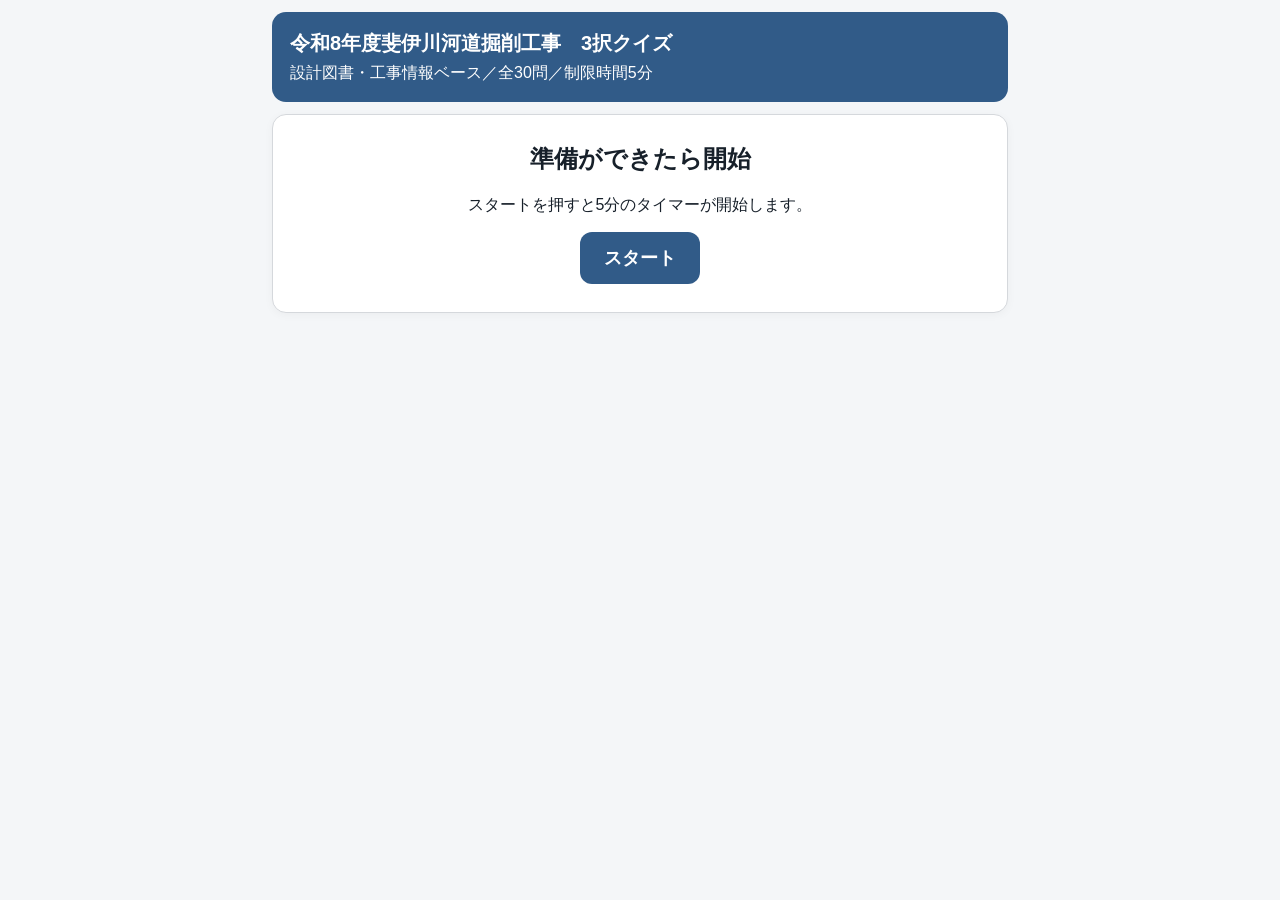
==== hiikawa-quiz/index.html @ 8cdef80a "Add back button to Hii River quiz" ====
<!doctype html><html lang="ja"><head><meta charset="utf-8"><meta name="viewport" content="width=device-width,initial-scale=1,viewport-fit=cover"><title>斐伊川3択クイズ</title><style>
*{box-sizing:border-box}body{margin:0;background:#f4f6f8;font-family:-apple-system,BlinkMacSystemFont,"Segoe UI","Noto Sans JP",sans-serif;color:#17202a}.wrap{max-width:760px;margin:auto;padding:12px}.head{background:#315b88;color:#fff;border-radius:14px;padding:18px;margin-bottom:12px}.head h1{font-size:20px;margin:0 0 6px}.card{background:#fff;border:1px solid #d5d8dc;border-radius:14px;padding:18px;box-shadow:0 2px 10px rgba(0,0,0,.04)}.start{text-align:center;padding:28px 18px}.start h2{margin-top:0}.primary{border:0;border-radius:12px;padding:14px 24px;background:#315b88;color:#fff;font-weight:800;font-size:18px}.top{display:flex;justify-content:space-between;color:#5d6d7e;font-size:14px}.timer{font-weight:800;font-variant-numeric:tabular-nums}.timer.warn{color:#c0392b}.prog{height:8px;background:#e5e7e9;border-radius:99px;overflow:hidden;margin:12px 0 18px}.bar{height:100%;background:#315b88;width:0}.question{font-size:19px;font-weight:700;line-height:1.5;margin-bottom:14px}.images{display:grid;grid-template-columns:1fr 1fr;gap:8px;margin-bottom:14px}.images img{width:100%;max-height:320px;object-fit:contain;border-radius:10px;border:1px solid #ddd;background:#fafafa}.choices{display:grid;gap:10px}.choice{padding:14px;border:1px solid #d5d8dc;border-radius:10px;background:#fff;text-align:left;font-size:16px}.choice.correct{background:#eaf7ef;border-color:#1e8449}.choice.wrong{background:#fdecea;border-color:#c0392b}.feedback{display:none;margin-top:12px;padding:11px;border-radius:10px;line-height:1.5}.feedback.ok{display:block;background:#eaf7ef}.feedback.ng{display:block;background:#fdecea}.source{font-size:12px;color:#5d6d7e;margin-top:6px}.actions{display:flex;justify-content:space-between;align-items:center;margin-top:14px;gap:10px}.next,.back{border:0;border-radius:10px;padding:11px 18px;font-weight:700}.next{background:#315b88;color:#fff}.back{background:#e5e7e9;color:#17202a}.result{display:none;text-align:center}.score{font-size:42px;font-weight:800}.review{text-align:left;margin-top:18px}.row{display:grid;grid-template-columns:42px 42px 1fr;gap:8px;padding:9px 0;border-bottom:1px solid #ddd}.mark{font-size:22px;font-weight:800;text-align:center}.mark.ok{color:#1e8449}.mark.ng{color:#c0392b}@media(max-width:560px){.images{grid-template-columns:1fr}.question{font-size:17px}.choice{font-size:15px}}
</style></head><body><div class="wrap"><div class="head"><h1>令和8年度斐伊川河道掘削工事　3択クイズ</h1><div>設計図書・工事情報ベース／全30問／制限時間5分</div></div><div class="card start" id="start"><h2>準備ができたら開始</h2><p>スタートを押すと5分のタイマーが開始します。</p><button class="primary" id="startBtn">スタート</button></div><div class="card" id="quiz" style="display:none"><div class="top"><span id="counter"></span><span class="timer" id="timer">05:00</span><span id="scoreMini"></span></div><div class="prog"><div class="bar" id="bar"></div></div><div class="question" id="question"></div><div class="images" id="images" style="display:none"></div><div class="choices" id="choices"></div><div class="feedback" id="feedback"></div><div class="actions"><button class="back" id="back" style="visibility:hidden">← 戻る</button><button class="next" id="next" style="display:none">次の問題</button></div></div><div class="card result" id="result"><h2>結果</h2><div class="score" id="finalScore"></div><p id="comment"></p><div class="review" id="review"></div><button class="primary" id="restart">もう一度</button></div></div><script src="app.js"></script><script src="back.js"></script></body></html>
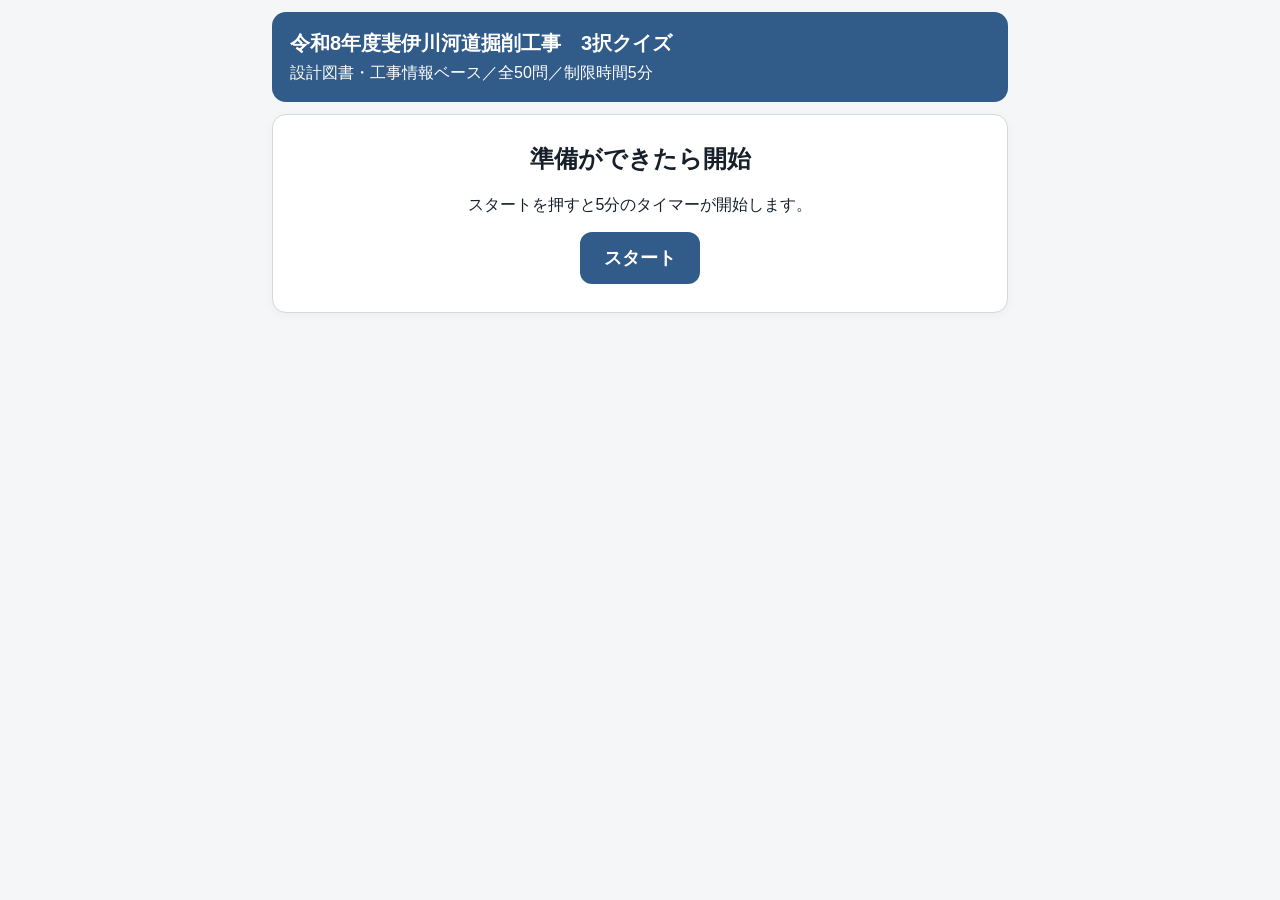
==== commit 150fad9f: "Load 20 additional consultation and instruction questions" ====
--- a/hiikawa-quiz/index.html
+++ b/hiikawa-quiz/index.html
@@ -1,3 +1,3 @@
 <!doctype html><html lang="ja"><head><meta charset="utf-8"><meta name="viewport" content="width=device-width,initial-scale=1,viewport-fit=cover"><title>斐伊川3択クイズ</title><style>
-*{box-sizing:border-box}body{margin:0;background:#f4f6f8;font-family:-apple-system,BlinkMacSystemFont,"Segoe UI","Noto Sans JP",sans-serif;color:#17202a}.wrap{max-width:760px;margin:auto;padding:12px}.head{background:#315b88;color:#fff;border-radius:14px;padding:18px;margin-bottom:12px}.head h1{font-size:20px;margin:0 0 6px}.card{background:#fff;border:1px solid #d5d8dc;border-radius:14px;padding:18px;box-shadow:0 2px 10px rgba(0,0,0,.04)}.start{text-align:center;padding:28px 18px}.start h2{margin-top:0}.primary{border:0;border-radius:12px;padding:14px 24px;background:#315b88;color:#fff;font-weight:800;font-size:18px}.top{display:flex;justify-content:space-between;color:#5d6d7e;font-size:14px}.timer{font-weight:800;font-variant-numeric:tabular-nums}.timer.warn{color:#c0392b}.prog{height:8px;background:#e5e7e9;border-radius:99px;overflow:hidden;margin:12px 0 18px}.bar{height:100%;background:#315b88;width:0}.question{font-size:19px;font-weight:700;line-height:1.5;margin-bottom:14px}.images{display:grid;grid-template-columns:1fr 1fr;gap:8px;margin-bottom:14px}.images img{width:100%;max-height:320px;object-fit:contain;border-radius:10px;border:1px solid #ddd;background:#fafafa}.choices{display:grid;gap:10px}.choice{padding:14px;border:1px solid #d5d8dc;border-radius:10px;background:#fff;text-align:left;font-size:16px}.choice.correct{background:#eaf7ef;border-color:#1e8449}.choice.wrong{background:#fdecea;border-color:#c0392b}.feedback{display:none;margin-top:12px;padding:11px;border-radius:10px;line-height:1.5}.feedback.ok{display:block;background:#eaf7ef}.feedback.ng{display:block;background:#fdecea}.source{font-size:12px;color:#5d6d7e;margin-top:6px}.actions{display:flex;justify-content:space-between;align-items:center;margin-top:14px;gap:10px}.next,.back{border:0;border-radius:10px;padding:11px 18px;font-weight:700}.next{background:#315b88;color:#fff}.back{background:#e5e7e9;color:#17202a}.result{display:none;text-align:center}.score{font-size:42px;font-weight:800}.review{text-align:left;margin-top:18px}.row{display:grid;grid-template-columns:42px 42px 1fr;gap:8px;padding:9px 0;border-bottom:1px solid #ddd}.mark{font-size:22px;font-weight:800;text-align:center}.mark.ok{color:#1e8449}.mark.ng{color:#c0392b}@media(max-width:560px){.images{grid-template-columns:1fr}.question{font-size:17px}.choice{font-size:15px}}
-</style></head><body><div class="wrap"><div class="head"><h1>令和8年度斐伊川河道掘削工事　3択クイズ</h1><div>設計図書・工事情報ベース／全30問／制限時間5分</div></div><div class="card start" id="start"><h2>準備ができたら開始</h2><p>スタートを押すと5分のタイマーが開始します。</p><button class="primary" id="startBtn">スタート</button></div><div class="card" id="quiz" style="display:none"><div class="top"><span id="counter"></span><span class="timer" id="timer">05:00</span><span id="scoreMini"></span></div><div class="prog"><div class="bar" id="bar"></div></div><div class="question" id="question"></div><div class="images" id="images" style="display:none"></div><div class="choices" id="choices"></div><div class="feedback" id="feedback"></div><div class="actions"><button class="back" id="back" style="visibility:hidden">← 戻る</button><button class="next" id="next" style="display:none">次の問題</button></div></div><div class="card result" id="result"><h2>結果</h2><div class="score" id="finalScore"></div><p id="comment"></p><div class="review" id="review"></div><button class="primary" id="restart">もう一度</button></div></div><script src="app.js"></script><script src="back.js"></script></body></html>+*{box-sizing:border-box}body{margin:0;background:#f4f6f8;font-family:-apple-system,BlinkMacSystemFont,"Segoe UI","Noto Sans JP",sans-serif;color:#17202a}.wrap{max-width:760px;margin:auto;padding:12px}.head{background:#315b88;color:#fff;border-radius:14px;padding:18px;margin-bottom:12px}.head h1{font-size:20px;margin:0 0 6px}.card{background:#fff;border:1px solid #d5d8dc;border-radius:14px;padding:18px;box-shadow:0 2px 10px rgba(0,0,0,.04)}.start{text-align:center;padding:28px 18px}.start h2{margin-top:0}.primary{border:0;border-radius:12px;padding:14px 24px;background:#315b88;color:#fff;font-weight:800;font-size:18px}.top{display:flex;justify-content:space-between;color:#5d6d7e;font-size:14px}.timer{font-weight:800;font-variant-numeric:tabular-nums}.timer.warn{color:#c0392b}.prog{height:8px;background:#e5e7e9;border-radius:99px;overflow:hidden;margin:12px 0 18px}.bar{height:100%;background:#315b88;width:0}.question{font-size:19px;font-weight:700;line-height:1.5;margin-bottom:14px}.images{display:grid;grid-template-columns:1fr 1fr;gap:8px;margin-bottom:14px}.images img{width:100%;max-height:320px;object-fit:contain;border-radius:10px;border:1px solid #ddd;background:#fafafa}.choices{display:grid;gap:10px}.choice{padding:14px;border:1px solid #d5d8dc;border-radius:10px;background:#fff;text-align:left;font-size:16px}.choice.correct{background:#eaf7ef;border-color:#1e8449}.choice.wrong{background:#fdecea;border-color:#c0392b}.feedback{display:none;margin-top:12px;padding:11px;border-radius:10px;line-height:1.5}.feedback.ok{display:block;background:#eaf7ef}.feedback.ng{display:block;background:#fdecea}.source{font-size:12px;color:#5d6d7e;margin-top:6px}.actions{display:flex;justify-content:space-between;align-items:center;margin-top:14px;gap:8px}.next,.back,.quit{border:0;border-radius:10px;padding:11px 14px;font-weight:700}.next{background:#315b88;color:#fff}.back{background:#e5e7e9;color:#17202a}.quit{background:#fff0ef;color:#a93226;border:1px solid #e6b0aa}.result{display:none;text-align:center}.score{font-size:42px;font-weight:800}.review{text-align:left;margin-top:18px}.row{display:grid;grid-template-columns:42px 42px 1fr;gap:8px;padding:9px 0;border-bottom:1px solid #ddd}.mark{font-size:22px;font-weight:800;text-align:center}.mark.ok{color:#1e8449}.mark.ng{color:#c0392b}@media(max-width:560px){.images{grid-template-columns:1fr}.question{font-size:17px}.choice{font-size:15px}.next,.back,.quit{padding:10px 11px}}
+</style></head><body><div class="wrap"><div class="head"><h1>令和8年度斐伊川河道掘削工事　3択クイズ</h1><div>設計図書・工事情報ベース／全50問／制限時間5分</div></div><div class="card start" id="start"><h2>準備ができたら開始</h2><p>スタートを押すと5分のタイマーが開始します。</p><button class="primary" id="startBtn">スタート</button></div><div class="card" id="quiz" style="display:none"><div class="top"><span id="counter"></span><span class="timer" id="timer">05:00</span><span id="scoreMini"></span></div><div class="prog"><div class="bar" id="bar"></div></div><div class="question" id="question"></div><div class="images" id="images" style="display:none"></div><div class="choices" id="choices"></div><div class="feedback" id="feedback"></div><div class="actions"><button class="back" id="back" style="visibility:hidden">← 戻る</button><button class="quit" id="quit">途中終了</button><button class="next" id="next" style="display:none">次の問題</button></div></div><div class="card result" id="result"><h2>結果</h2><div class="score" id="finalScore"></div><p id="comment"></p><div class="review" id="review"></div><button class="primary" id="restart">もう一度</button></div></div><script src="app.js"></script><script src="extra20.js"></script><script src="back.js"></script></body></html>
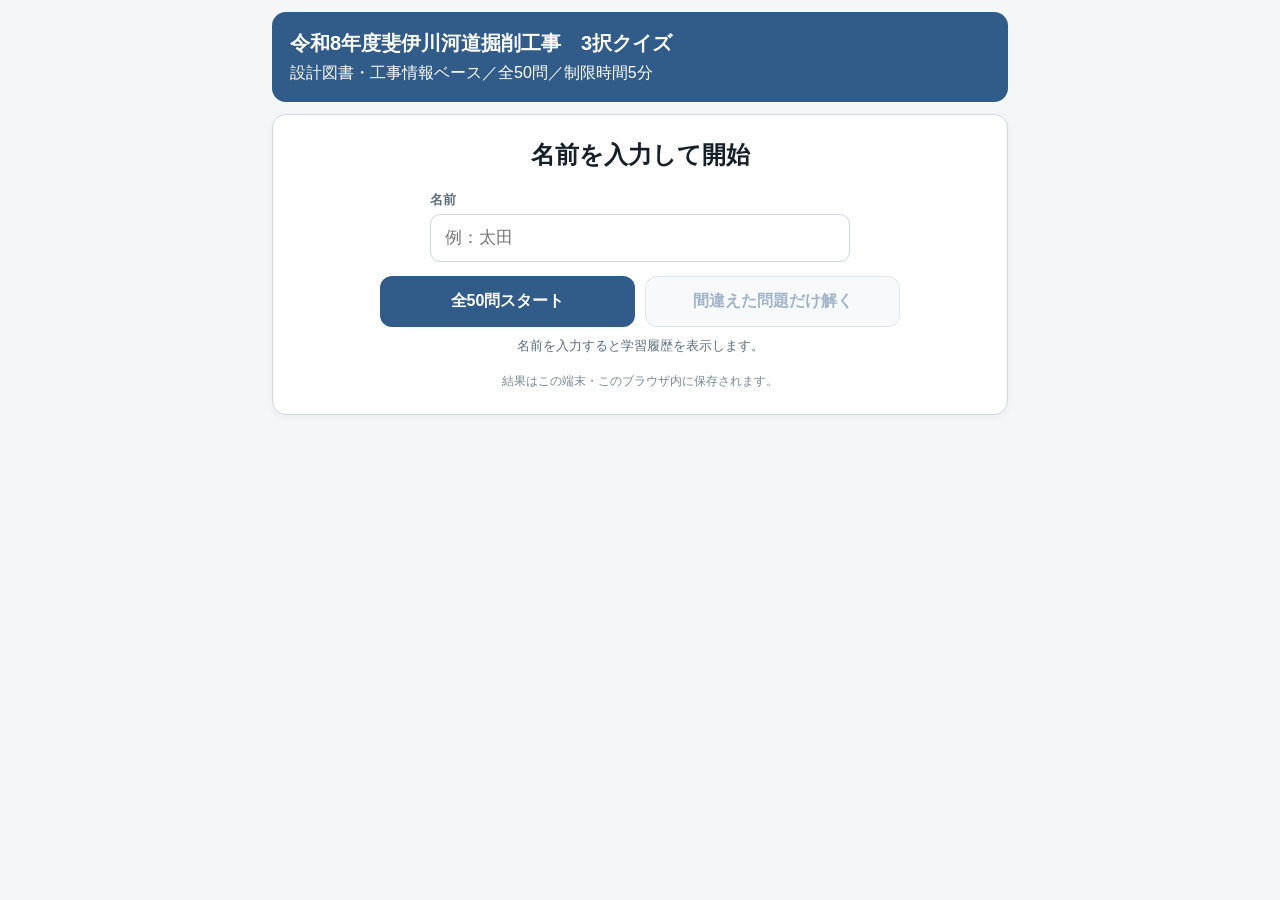
==== commit 9484934d: "Add player name, saved history, and wrong-question review UI" ====
--- a/hiikawa-quiz/index.html
+++ b/hiikawa-quiz/index.html
@@ -1,3 +1,3 @@
 <!doctype html><html lang="ja"><head><meta charset="utf-8"><meta name="viewport" content="width=device-width,initial-scale=1,viewport-fit=cover"><title>斐伊川3択クイズ</title><style>
-*{box-sizing:border-box}body{margin:0;background:#f4f6f8;font-family:-apple-system,BlinkMacSystemFont,"Segoe UI","Noto Sans JP",sans-serif;color:#17202a}.wrap{max-width:760px;margin:auto;padding:12px}.head{background:#315b88;color:#fff;border-radius:14px;padding:18px;margin-bottom:12px}.head h1{font-size:20px;margin:0 0 6px}.card{background:#fff;border:1px solid #d5d8dc;border-radius:14px;padding:18px;box-shadow:0 2px 10px rgba(0,0,0,.04)}.start{text-align:center;padding:28px 18px}.start h2{margin-top:0}.primary{border:0;border-radius:12px;padding:14px 24px;background:#315b88;color:#fff;font-weight:800;font-size:18px}.top{display:flex;justify-content:space-between;color:#5d6d7e;font-size:14px}.timer{font-weight:800;font-variant-numeric:tabular-nums}.timer.warn{color:#c0392b}.prog{height:8px;background:#e5e7e9;border-radius:99px;overflow:hidden;margin:12px 0 18px}.bar{height:100%;background:#315b88;width:0}.question{font-size:19px;font-weight:700;line-height:1.5;margin-bottom:14px}.images{display:grid;grid-template-columns:1fr 1fr;gap:8px;margin-bottom:14px}.images img{width:100%;max-height:320px;object-fit:contain;border-radius:10px;border:1px solid #ddd;background:#fafafa}.choices{display:grid;gap:10px}.choice{padding:14px;border:1px solid #d5d8dc;border-radius:10px;background:#fff;text-align:left;font-size:16px}.choice.correct{background:#eaf7ef;border-color:#1e8449}.choice.wrong{background:#fdecea;border-color:#c0392b}.feedback{display:none;margin-top:12px;padding:11px;border-radius:10px;line-height:1.5}.feedback.ok{display:block;background:#eaf7ef}.feedback.ng{display:block;background:#fdecea}.source{font-size:12px;color:#5d6d7e;margin-top:6px}.actions{display:flex;justify-content:space-between;align-items:center;margin-top:14px;gap:8px}.next,.back,.quit{border:0;border-radius:10px;padding:11px 14px;font-weight:700}.next{background:#315b88;color:#fff}.back{background:#e5e7e9;color:#17202a}.quit{background:#fff0ef;color:#a93226;border:1px solid #e6b0aa}.result{display:none;text-align:center}.score{font-size:42px;font-weight:800}.review{text-align:left;margin-top:18px}.row{display:grid;grid-template-columns:42px 42px 1fr;gap:8px;padding:9px 0;border-bottom:1px solid #ddd}.mark{font-size:22px;font-weight:800;text-align:center}.mark.ok{color:#1e8449}.mark.ng{color:#c0392b}@media(max-width:560px){.images{grid-template-columns:1fr}.question{font-size:17px}.choice{font-size:15px}.next,.back,.quit{padding:10px 11px}}
-</style></head><body><div class="wrap"><div class="head"><h1>令和8年度斐伊川河道掘削工事　3択クイズ</h1><div>設計図書・工事情報ベース／全50問／制限時間5分</div></div><div class="card start" id="start"><h2>準備ができたら開始</h2><p>スタートを押すと5分のタイマーが開始します。</p><button class="primary" id="startBtn">スタート</button></div><div class="card" id="quiz" style="display:none"><div class="top"><span id="counter"></span><span class="timer" id="timer">05:00</span><span id="scoreMini"></span></div><div class="prog"><div class="bar" id="bar"></div></div><div class="question" id="question"></div><div class="images" id="images" style="display:none"></div><div class="choices" id="choices"></div><div class="feedback" id="feedback"></div><div class="actions"><button class="back" id="back" style="visibility:hidden">← 戻る</button><button class="quit" id="quit">途中終了</button><button class="next" id="next" style="display:none">次の問題</button></div></div><div class="card result" id="result"><h2>結果</h2><div class="score" id="finalScore"></div><p id="comment"></p><div class="review" id="review"></div><button class="primary" id="restart">もう一度</button></div></div><script src="app.js"></script><script src="extra20.js"></script><script src="back.js"></script></body></html>+*{box-sizing:border-box}body{margin:0;background:#f4f6f8;font-family:-apple-system,BlinkMacSystemFont,"Segoe UI","Noto Sans JP",sans-serif;color:#17202a}.wrap{max-width:760px;margin:auto;padding:12px}.head{background:#315b88;color:#fff;border-radius:14px;padding:18px;margin-bottom:12px}.head h1{font-size:20px;margin:0 0 6px}.card{background:#fff;border:1px solid #d5d8dc;border-radius:14px;padding:18px;box-shadow:0 2px 10px rgba(0,0,0,.04)}.start{text-align:center;padding:24px 18px}.start h2{margin-top:0}.nameBox{text-align:left;max-width:420px;margin:0 auto 14px}.nameBox label{display:block;font-size:13px;color:#5d6d7e;margin-bottom:5px;font-weight:700}.nameBox input{width:100%;padding:13px 14px;border:1px solid #cfd6dc;border-radius:10px;font-size:17px;background:#fff}.modeBtns{display:grid;grid-template-columns:1fr 1fr;gap:10px;max-width:520px;margin:0 auto}.primary,.secondary{border:0;border-radius:12px;padding:14px 18px;font-weight:800;font-size:16px}.primary{background:#315b88;color:#fff}.secondary{background:#eef3f8;color:#315b88;border:1px solid #b8c8d8}.secondary:disabled{opacity:.45}.wrongInfo{font-size:13px;color:#5d6d7e;margin:10px 0 0}.history{max-width:520px;margin:18px auto 0;text-align:left}.historyTitle{font-weight:800;margin-bottom:6px}.histHead,.histRow{display:grid;grid-template-columns:1.4fr .8fr .8fr .8fr;gap:6px;padding:7px 3px;border-bottom:1px solid #e4e7ea;font-size:12px}.histHead{color:#7b8793;font-weight:700}.top{display:flex;justify-content:space-between;color:#5d6d7e;font-size:14px}.timer{font-weight:800;font-variant-numeric:tabular-nums}.timer.warn{color:#c0392b}.prog{height:8px;background:#e5e7e9;border-radius:99px;overflow:hidden;margin:12px 0 18px}.bar{height:100%;background:#315b88;width:0}.question{font-size:19px;font-weight:700;line-height:1.5;margin-bottom:14px}.images{display:grid;grid-template-columns:1fr 1fr;gap:8px;margin-bottom:14px}.images img{width:100%;max-height:320px;object-fit:contain;border-radius:10px;border:1px solid #ddd;background:#fafafa}.choices{display:grid;gap:10px}.choice{padding:14px;border:1px solid #d5d8dc;border-radius:10px;background:#fff;text-align:left;font-size:16px}.choice.correct{background:#eaf7ef;border-color:#1e8449}.choice.wrong{background:#fdecea;border-color:#c0392b}.feedback{display:none;margin-top:12px;padding:11px;border-radius:10px;line-height:1.5}.feedback.ok{display:block;background:#eaf7ef}.feedback.ng{display:block;background:#fdecea}.source{font-size:12px;color:#5d6d7e;margin-top:6px}.actions{display:flex;justify-content:space-between;align-items:center;margin-top:14px;gap:8px}.next,.back,.quit{border:0;border-radius:10px;padding:11px 14px;font-weight:700}.next{background:#315b88;color:#fff}.back{background:#e5e7e9;color:#17202a}.quit{background:#fff0ef;color:#a93226;border:1px solid #e6b0aa}.result{display:none;text-align:center}.score{font-size:42px;font-weight:800}.resultMeta{margin:8px 0 16px}.metrics{display:flex;gap:12px;justify-content:center;flex-wrap:wrap;margin-top:8px;font-size:14px}.metrics span{background:#f4f6f8;padding:8px 10px;border-radius:9px}.review{text-align:left;margin-top:18px}.row{display:grid;grid-template-columns:42px 42px 1fr;gap:8px;padding:9px 0;border-bottom:1px solid #ddd}.mark{font-size:22px;font-weight:800;text-align:center}.mark.ok{color:#1e8449}.mark.ng{color:#c0392b}.resultActions{display:flex;justify-content:center;gap:10px;flex-wrap:wrap;margin-top:18px}.note{font-size:12px;color:#7b8793;margin-top:12px}@media(max-width:560px){.images{grid-template-columns:1fr}.question{font-size:17px}.choice{font-size:15px}.next,.back,.quit{padding:10px 11px}.modeBtns{grid-template-columns:1fr}.histHead,.histRow{grid-template-columns:1.35fr .75fr .75fr .75fr;font-size:11px}}
+</style></head><body><div class="wrap"><div class="head"><h1>令和8年度斐伊川河道掘削工事　3択クイズ</h1><div>設計図書・工事情報ベース／全50問／制限時間5分</div></div><div class="card start" id="start"><h2>名前を入力して開始</h2><div class="nameBox"><label for="playerName">名前</label><input id="playerName" maxlength="30" autocomplete="name" placeholder="例：太田"></div><div class="modeBtns"><button class="primary" id="startBtn">全50問スタート</button><button class="secondary" id="retryWrongStart" disabled>間違えた問題だけ解く</button></div><div class="wrongInfo" id="wrongInfo"></div><div class="history" id="history"></div><div class="note">結果はこの端末・このブラウザ内に保存されます。</div></div><div class="card" id="quiz" style="display:none"><div class="top"><span id="counter"></span><span class="timer" id="timer">05:00</span><span id="scoreMini"></span></div><div class="prog"><div class="bar" id="bar"></div></div><div class="question" id="question"></div><div class="images" id="images" style="display:none"></div><div class="choices" id="choices"></div><div class="feedback" id="feedback"></div><div class="actions"><button class="back" id="back" style="visibility:hidden">← 戻る</button><button class="quit" id="quit">途中終了</button><button class="next" id="next" style="display:none">次の問題</button></div></div><div class="card result" id="result"><h2>結果</h2><div class="score" id="finalScore"></div><div class="resultMeta" id="resultMeta"></div><p id="comment"></p><div class="review" id="review"></div><div class="resultActions"><button class="secondary" id="retryWrongResult" disabled>間違えた問題だけ解く</button><button class="primary" id="restart">トップへ戻る</button></div></div></div><script src="app.js"></script><script src="extra20.js"></script><script src="back.js"></script><script src="stats.js"></script></body></html>
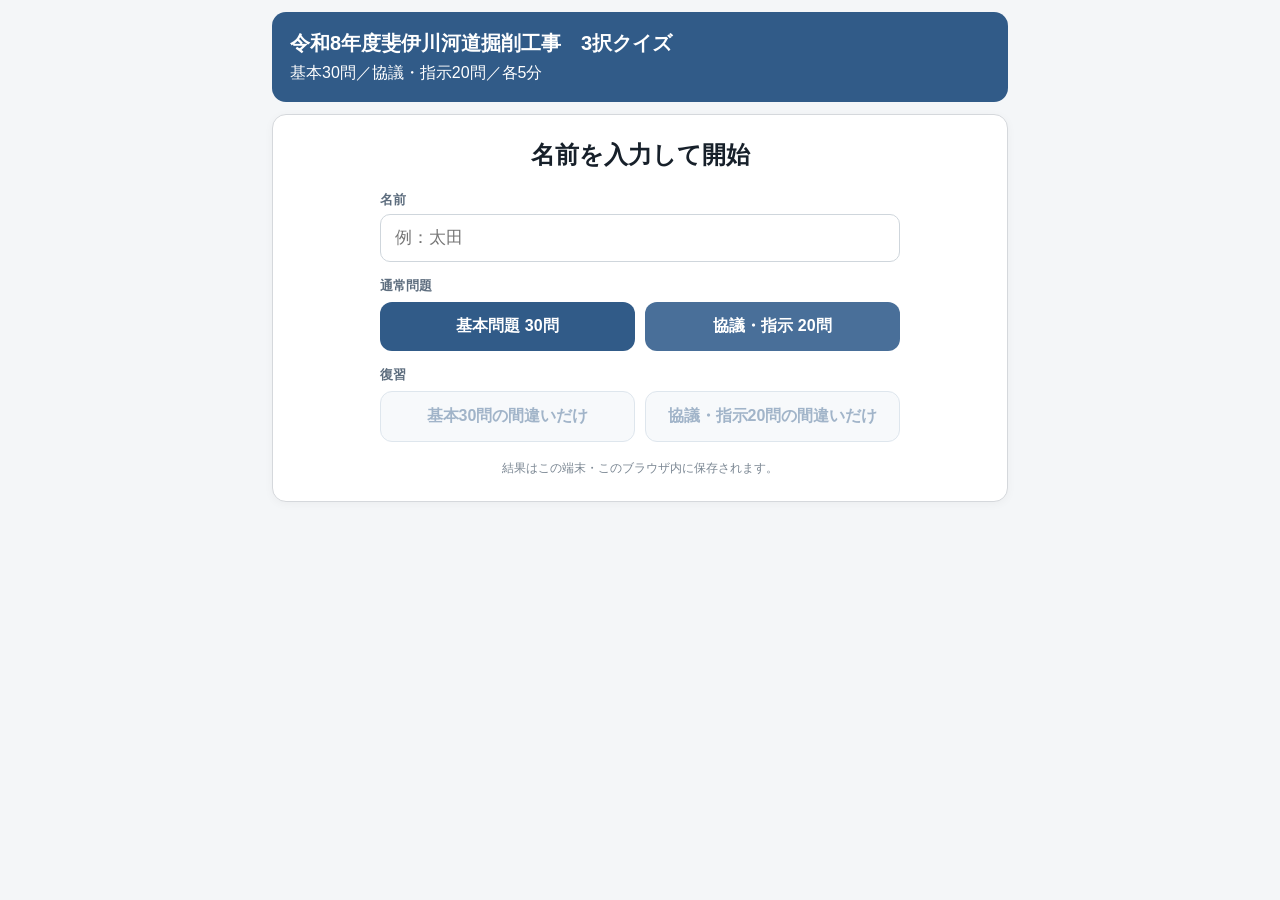
==== commit 356a526d: "Split quiz start into 30 basic and 20 consultation questions" ====
--- a/hiikawa-quiz/index.html
+++ b/hiikawa-quiz/index.html
@@ -1,3 +1,3 @@
 <!doctype html><html lang="ja"><head><meta charset="utf-8"><meta name="viewport" content="width=device-width,initial-scale=1,viewport-fit=cover"><title>斐伊川3択クイズ</title><style>
-*{box-sizing:border-box}body{margin:0;background:#f4f6f8;font-family:-apple-system,BlinkMacSystemFont,"Segoe UI","Noto Sans JP",sans-serif;color:#17202a}.wrap{max-width:760px;margin:auto;padding:12px}.head{background:#315b88;color:#fff;border-radius:14px;padding:18px;margin-bottom:12px}.head h1{font-size:20px;margin:0 0 6px}.card{background:#fff;border:1px solid #d5d8dc;border-radius:14px;padding:18px;box-shadow:0 2px 10px rgba(0,0,0,.04)}.start{text-align:center;padding:24px 18px}.start h2{margin-top:0}.nameBox{text-align:left;max-width:420px;margin:0 auto 14px}.nameBox label{display:block;font-size:13px;color:#5d6d7e;margin-bottom:5px;font-weight:700}.nameBox input{width:100%;padding:13px 14px;border:1px solid #cfd6dc;border-radius:10px;font-size:17px;background:#fff}.modeBtns{display:grid;grid-template-columns:1fr 1fr;gap:10px;max-width:520px;margin:0 auto}.primary,.secondary{border:0;border-radius:12px;padding:14px 18px;font-weight:800;font-size:16px}.primary{background:#315b88;color:#fff}.secondary{background:#eef3f8;color:#315b88;border:1px solid #b8c8d8}.secondary:disabled{opacity:.45}.wrongInfo{font-size:13px;color:#5d6d7e;margin:10px 0 0}.history{max-width:520px;margin:18px auto 0;text-align:left}.historyTitle{font-weight:800;margin-bottom:6px}.histHead,.histRow{display:grid;grid-template-columns:1.4fr .8fr .8fr .8fr;gap:6px;padding:7px 3px;border-bottom:1px solid #e4e7ea;font-size:12px}.histHead{color:#7b8793;font-weight:700}.top{display:flex;justify-content:space-between;color:#5d6d7e;font-size:14px}.timer{font-weight:800;font-variant-numeric:tabular-nums}.timer.warn{color:#c0392b}.prog{height:8px;background:#e5e7e9;border-radius:99px;overflow:hidden;margin:12px 0 18px}.bar{height:100%;background:#315b88;width:0}.question{font-size:19px;font-weight:700;line-height:1.5;margin-bottom:14px}.images{display:grid;grid-template-columns:1fr 1fr;gap:8px;margin-bottom:14px}.images img{width:100%;max-height:320px;object-fit:contain;border-radius:10px;border:1px solid #ddd;background:#fafafa}.choices{display:grid;gap:10px}.choice{padding:14px;border:1px solid #d5d8dc;border-radius:10px;background:#fff;text-align:left;font-size:16px}.choice.correct{background:#eaf7ef;border-color:#1e8449}.choice.wrong{background:#fdecea;border-color:#c0392b}.feedback{display:none;margin-top:12px;padding:11px;border-radius:10px;line-height:1.5}.feedback.ok{display:block;background:#eaf7ef}.feedback.ng{display:block;background:#fdecea}.source{font-size:12px;color:#5d6d7e;margin-top:6px}.actions{display:flex;justify-content:space-between;align-items:center;margin-top:14px;gap:8px}.next,.back,.quit{border:0;border-radius:10px;padding:11px 14px;font-weight:700}.next{background:#315b88;color:#fff}.back{background:#e5e7e9;color:#17202a}.quit{background:#fff0ef;color:#a93226;border:1px solid #e6b0aa}.result{display:none;text-align:center}.score{font-size:42px;font-weight:800}.resultMeta{margin:8px 0 16px}.metrics{display:flex;gap:12px;justify-content:center;flex-wrap:wrap;margin-top:8px;font-size:14px}.metrics span{background:#f4f6f8;padding:8px 10px;border-radius:9px}.review{text-align:left;margin-top:18px}.row{display:grid;grid-template-columns:42px 42px 1fr;gap:8px;padding:9px 0;border-bottom:1px solid #ddd}.mark{font-size:22px;font-weight:800;text-align:center}.mark.ok{color:#1e8449}.mark.ng{color:#c0392b}.resultActions{display:flex;justify-content:center;gap:10px;flex-wrap:wrap;margin-top:18px}.note{font-size:12px;color:#7b8793;margin-top:12px}@media(max-width:560px){.images{grid-template-columns:1fr}.question{font-size:17px}.choice{font-size:15px}.next,.back,.quit{padding:10px 11px}.modeBtns{grid-template-columns:1fr}.histHead,.histRow{grid-template-columns:1.35fr .75fr .75fr .75fr;font-size:11px}}
-</style></head><body><div class="wrap"><div class="head"><h1>令和8年度斐伊川河道掘削工事　3択クイズ</h1><div>設計図書・工事情報ベース／全50問／制限時間5分</div></div><div class="card start" id="start"><h2>名前を入力して開始</h2><div class="nameBox"><label for="playerName">名前</label><input id="playerName" maxlength="30" autocomplete="name" placeholder="例：太田"></div><div class="modeBtns"><button class="primary" id="startBtn">全50問スタート</button><button class="secondary" id="retryWrongStart" disabled>間違えた問題だけ解く</button></div><div class="wrongInfo" id="wrongInfo"></div><div class="history" id="history"></div><div class="note">結果はこの端末・このブラウザ内に保存されます。</div></div><div class="card" id="quiz" style="display:none"><div class="top"><span id="counter"></span><span class="timer" id="timer">05:00</span><span id="scoreMini"></span></div><div class="prog"><div class="bar" id="bar"></div></div><div class="question" id="question"></div><div class="images" id="images" style="display:none"></div><div class="choices" id="choices"></div><div class="feedback" id="feedback"></div><div class="actions"><button class="back" id="back" style="visibility:hidden">← 戻る</button><button class="quit" id="quit">途中終了</button><button class="next" id="next" style="display:none">次の問題</button></div></div><div class="card result" id="result"><h2>結果</h2><div class="score" id="finalScore"></div><div class="resultMeta" id="resultMeta"></div><p id="comment"></p><div class="review" id="review"></div><div class="resultActions"><button class="secondary" id="retryWrongResult" disabled>間違えた問題だけ解く</button><button class="primary" id="restart">トップへ戻る</button></div></div></div><script src="app.js"></script><script src="extra20.js"></script><script src="back.js"></script><script src="stats.js"></script></body></html>+*{box-sizing:border-box}body{margin:0;background:#f4f6f8;font-family:-apple-system,BlinkMacSystemFont,"Segoe UI","Noto Sans JP",sans-serif;color:#17202a}.wrap{max-width:760px;margin:auto;padding:12px}.head{background:#315b88;color:#fff;border-radius:14px;padding:18px;margin-bottom:12px}.head h1{font-size:20px;margin:0 0 6px}.card{background:#fff;border:1px solid #d5d8dc;border-radius:14px;padding:18px;box-shadow:0 2px 10px rgba(0,0,0,.04)}.start{text-align:center;padding:24px 18px}.start h2{margin-top:0}.nameBox{text-align:left;max-width:520px;margin:0 auto 14px}.nameBox label{display:block;font-size:13px;color:#5d6d7e;margin-bottom:5px;font-weight:700}.nameBox input{width:100%;padding:13px 14px;border:1px solid #cfd6dc;border-radius:10px;font-size:17px;background:#fff}.sectionLabel{max-width:520px;margin:15px auto 7px;text-align:left;font-size:13px;font-weight:800;color:#5d6d7e}.modeBtns{display:grid;grid-template-columns:1fr 1fr;gap:10px;max-width:520px;margin:0 auto}.primary,.secondary{border:0;border-radius:12px;padding:14px 18px;font-weight:800;font-size:16px}.primary{background:#315b88;color:#fff}.primary.alt{background:#496f99}.secondary{background:#eef3f8;color:#315b88;border:1px solid #b8c8d8}.secondary:disabled{opacity:.45}.wrongInfo{font-size:13px;color:#5d6d7e;margin:10px 0 0}.history{max-width:520px;margin:18px auto 0;text-align:left}.historyTitle{font-weight:800;margin-bottom:6px}.histHead,.histRow{display:grid;grid-template-columns:1.35fr 1fr .7fr .7fr;gap:6px;padding:7px 3px;border-bottom:1px solid #e4e7ea;font-size:12px}.histHead{color:#7b8793;font-weight:700}.top{display:flex;justify-content:space-between;color:#5d6d7e;font-size:14px}.timer{font-weight:800;font-variant-numeric:tabular-nums}.timer.warn{color:#c0392b}.prog{height:8px;background:#e5e7e9;border-radius:99px;overflow:hidden;margin:12px 0 18px}.bar{height:100%;background:#315b88;width:0}.question{font-size:19px;font-weight:700;line-height:1.5;margin-bottom:14px}.images{display:grid;grid-template-columns:1fr 1fr;gap:8px;margin-bottom:14px}.images img{width:100%;max-height:320px;object-fit:contain;border-radius:10px;border:1px solid #ddd;background:#fafafa}.choices{display:grid;gap:10px}.choice{padding:14px;border:1px solid #d5d8dc;border-radius:10px;background:#fff;text-align:left;font-size:16px}.feedback{display:none}.actions{display:flex;justify-content:space-between;align-items:center;margin-top:14px;gap:8px}.next,.back,.quit{border:0;border-radius:10px;padding:11px 14px;font-weight:700}.next{background:#315b88;color:#fff}.back{background:#e5e7e9;color:#17202a}.quit{background:#fff0ef;color:#a93226;border:1px solid #e6b0aa}.result{display:none;text-align:center}.score{font-size:42px;font-weight:800}.resultMeta{margin:8px 0 16px}.metrics{display:flex;gap:12px;justify-content:center;flex-wrap:wrap;margin-top:8px;font-size:14px}.metrics span{background:#f4f6f8;padding:8px 10px;border-radius:9px}.review{text-align:left;margin-top:18px}.row{display:grid;grid-template-columns:42px 42px 1fr;gap:8px;padding:9px 0;border-bottom:1px solid #ddd}.mark{font-size:22px;font-weight:800;text-align:center}.mark.ok{color:#1e8449}.mark.ng{color:#c0392b}.resultActions{display:flex;justify-content:center;gap:10px;flex-wrap:wrap;margin-top:18px}.note{font-size:12px;color:#7b8793;margin-top:12px}@media(max-width:560px){.images{grid-template-columns:1fr}.question{font-size:17px}.choice{font-size:15px}.next,.back,.quit{padding:10px 11px}.modeBtns{grid-template-columns:1fr}.histHead,.histRow{grid-template-columns:1.25fr 1fr .7fr .7fr;font-size:11px}}
+</style></head><body><div class="wrap"><div class="head"><h1>令和8年度斐伊川河道掘削工事　3択クイズ</h1><div>基本30問／協議・指示20問／各5分</div></div><div class="card start" id="start"><h2>名前を入力して開始</h2><div class="nameBox"><label for="playerName">名前</label><input id="playerName" maxlength="30" autocomplete="name" placeholder="例：太田"></div><div class="sectionLabel">通常問題</div><div class="modeBtns"><button class="primary" id="startBtn">基本問題 30問</button><button class="primary alt" id="start20Btn">協議・指示 20問</button></div><div class="sectionLabel">復習</div><div class="modeBtns"><button class="secondary" id="retryBaseStart" disabled>基本30問の間違いだけ</button><button class="secondary" id="retryConsultStart" disabled>協議・指示20問の間違いだけ</button></div><div class="wrongInfo" id="wrongInfo"></div><div class="history" id="history"></div><div class="note">結果はこの端末・このブラウザ内に保存されます。</div></div><div class="card" id="quiz" style="display:none"><div class="top"><span id="counter"></span><span class="timer" id="timer">05:00</span><span id="scoreMini"></span></div><div class="prog"><div class="bar" id="bar"></div></div><div class="question" id="question"></div><div class="images" id="images" style="display:none"></div><div class="choices" id="choices"></div><div class="feedback" id="feedback"></div><div class="actions"><button class="back" id="back" style="visibility:hidden">← 戻る</button><button class="quit" id="quit">途中終了</button><button class="next" id="next" style="display:none">次の問題</button></div></div><div class="card result" id="result"><h2>結果</h2><div class="score" id="finalScore"></div><div class="resultMeta" id="resultMeta"></div><p id="comment"></p><div class="review" id="review"></div><div class="resultActions"><button class="secondary" id="retryWrongResult" disabled>間違えた問題だけ解く</button><button class="primary" id="restart">トップへ戻る</button></div></div></div><script src="app.js"></script><script src="extra20.js"></script><script src="back.js"></script><script src="stats.js?v=3"></script></body></html>
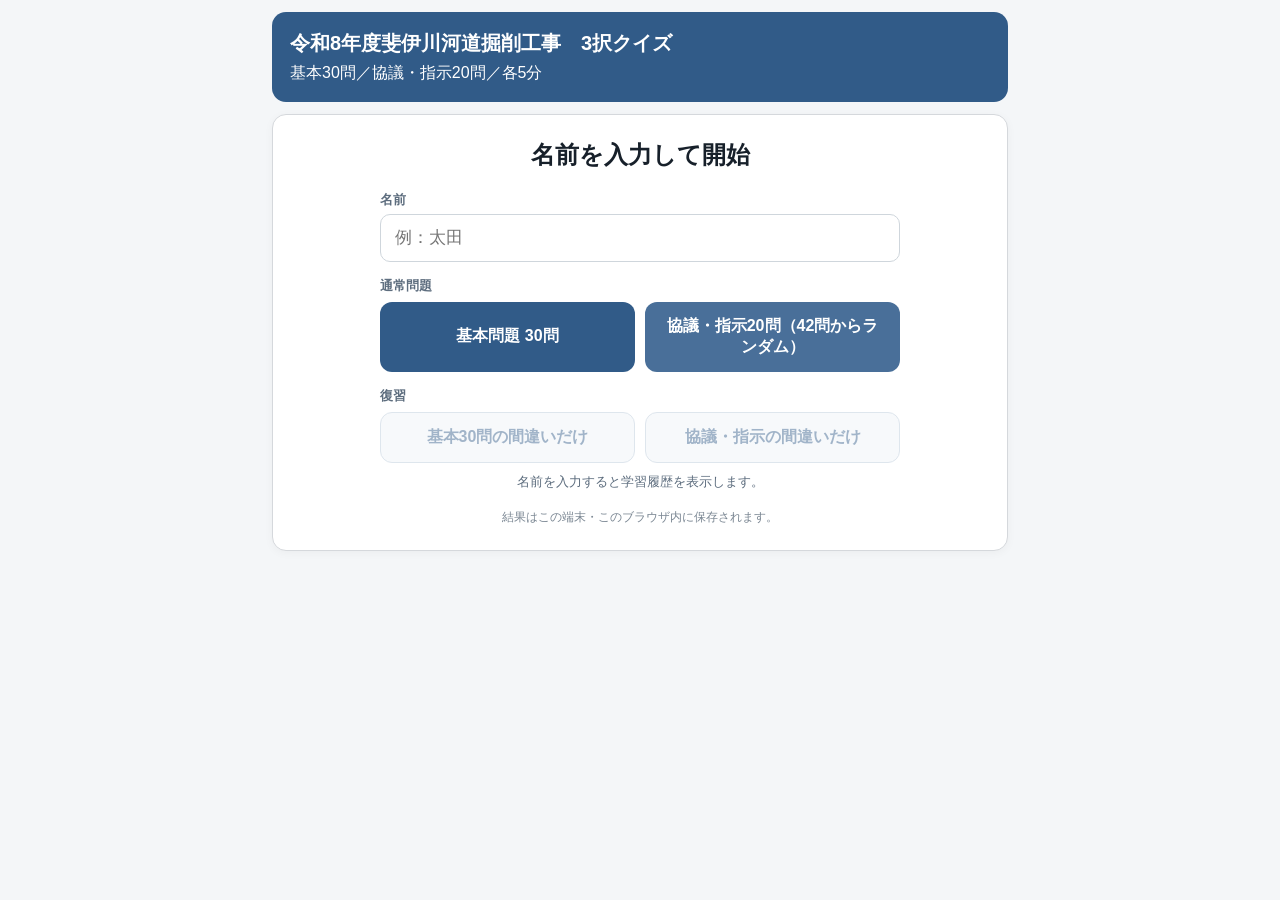
==== commit 3ed15ca5: "Load photo questions 7 and 9 before quiz stats" ====
--- a/hiikawa-quiz/index.html
+++ b/hiikawa-quiz/index.html
@@ -1,3 +1,3 @@
 <!doctype html><html lang="ja"><head><meta charset="utf-8"><meta name="viewport" content="width=device-width,initial-scale=1,viewport-fit=cover"><title>斐伊川3択クイズ</title><style>
 *{box-sizing:border-box}body{margin:0;background:#f4f6f8;font-family:-apple-system,BlinkMacSystemFont,"Segoe UI","Noto Sans JP",sans-serif;color:#17202a}.wrap{max-width:760px;margin:auto;padding:12px}.head{background:#315b88;color:#fff;border-radius:14px;padding:18px;margin-bottom:12px}.head h1{font-size:20px;margin:0 0 6px}.card{background:#fff;border:1px solid #d5d8dc;border-radius:14px;padding:18px;box-shadow:0 2px 10px rgba(0,0,0,.04)}.start{text-align:center;padding:24px 18px}.start h2{margin-top:0}.nameBox{text-align:left;max-width:520px;margin:0 auto 14px}.nameBox label{display:block;font-size:13px;color:#5d6d7e;margin-bottom:5px;font-weight:700}.nameBox input{width:100%;padding:13px 14px;border:1px solid #cfd6dc;border-radius:10px;font-size:17px;background:#fff}.sectionLabel{max-width:520px;margin:15px auto 7px;text-align:left;font-size:13px;font-weight:800;color:#5d6d7e}.modeBtns{display:grid;grid-template-columns:1fr 1fr;gap:10px;max-width:520px;margin:0 auto}.primary,.secondary{border:0;border-radius:12px;padding:14px 18px;font-weight:800;font-size:16px}.primary{background:#315b88;color:#fff}.primary.alt{background:#496f99}.secondary{background:#eef3f8;color:#315b88;border:1px solid #b8c8d8}.secondary:disabled{opacity:.45}.wrongInfo{font-size:13px;color:#5d6d7e;margin:10px 0 0}.history{max-width:520px;margin:18px auto 0;text-align:left}.historyTitle{font-weight:800;margin-bottom:6px}.histHead,.histRow{display:grid;grid-template-columns:1.35fr 1fr .7fr .7fr;gap:6px;padding:7px 3px;border-bottom:1px solid #e4e7ea;font-size:12px}.histHead{color:#7b8793;font-weight:700}.top{display:flex;justify-content:space-between;color:#5d6d7e;font-size:14px}.timer{font-weight:800;font-variant-numeric:tabular-nums}.timer.warn{color:#c0392b}.prog{height:8px;background:#e5e7e9;border-radius:99px;overflow:hidden;margin:12px 0 18px}.bar{height:100%;background:#315b88;width:0}.question{font-size:19px;font-weight:700;line-height:1.5;margin-bottom:14px}.images{display:grid;grid-template-columns:1fr 1fr;gap:8px;margin-bottom:14px}.images img{width:100%;max-height:320px;object-fit:contain;border-radius:10px;border:1px solid #ddd;background:#fafafa}.choices{display:grid;gap:10px}.choice{padding:14px;border:1px solid #d5d8dc;border-radius:10px;background:#fff;text-align:left;font-size:16px}.feedback{display:none}.actions{display:flex;justify-content:space-between;align-items:center;margin-top:14px;gap:8px}.next,.back,.quit{border:0;border-radius:10px;padding:11px 14px;font-weight:700}.next{background:#315b88;color:#fff}.back{background:#e5e7e9;color:#17202a}.quit{background:#fff0ef;color:#a93226;border:1px solid #e6b0aa}.result{display:none;text-align:center}.score{font-size:42px;font-weight:800}.resultMeta{margin:8px 0 16px}.metrics{display:flex;gap:12px;justify-content:center;flex-wrap:wrap;margin-top:8px;font-size:14px}.metrics span{background:#f4f6f8;padding:8px 10px;border-radius:9px}.review{text-align:left;margin-top:18px}.row{display:grid;grid-template-columns:42px 42px 1fr;gap:8px;padding:9px 0;border-bottom:1px solid #ddd}.mark{font-size:22px;font-weight:800;text-align:center}.mark.ok{color:#1e8449}.mark.ng{color:#c0392b}.resultActions{display:flex;justify-content:center;gap:10px;flex-wrap:wrap;margin-top:18px}.note{font-size:12px;color:#7b8793;margin-top:12px}@media(max-width:560px){.images{grid-template-columns:1fr}.question{font-size:17px}.choice{font-size:15px}.next,.back,.quit{padding:10px 11px}.modeBtns{grid-template-columns:1fr}.histHead,.histRow{grid-template-columns:1.25fr 1fr .7fr .7fr;font-size:11px}}
-</style></head><body><div class="wrap"><div class="head"><h1>令和8年度斐伊川河道掘削工事　3択クイズ</h1><div>基本30問／協議・指示20問／各5分</div></div><div class="card start" id="start"><h2>名前を入力して開始</h2><div class="nameBox"><label for="playerName">名前</label><input id="playerName" maxlength="30" autocomplete="name" placeholder="例：太田"></div><div class="sectionLabel">通常問題</div><div class="modeBtns"><button class="primary" id="startBtn">基本問題 30問</button><button class="primary alt" id="start20Btn">協議・指示 20問</button></div><div class="sectionLabel">復習</div><div class="modeBtns"><button class="secondary" id="retryBaseStart" disabled>基本30問の間違いだけ</button><button class="secondary" id="retryConsultStart" disabled>協議・指示20問の間違いだけ</button></div><div class="wrongInfo" id="wrongInfo"></div><div class="history" id="history"></div><div class="note">結果はこの端末・このブラウザ内に保存されます。</div></div><div class="card" id="quiz" style="display:none"><div class="top"><span id="counter"></span><span class="timer" id="timer">05:00</span><span id="scoreMini"></span></div><div class="prog"><div class="bar" id="bar"></div></div><div class="question" id="question"></div><div class="images" id="images" style="display:none"></div><div class="choices" id="choices"></div><div class="feedback" id="feedback"></div><div class="actions"><button class="back" id="back" style="visibility:hidden">← 戻る</button><button class="quit" id="quit">途中終了</button><button class="next" id="next" style="display:none">次の問題</button></div></div><div class="card result" id="result"><h2>結果</h2><div class="score" id="finalScore"></div><div class="resultMeta" id="resultMeta"></div><p id="comment"></p><div class="review" id="review"></div><div class="resultActions"><button class="secondary" id="retryWrongResult" disabled>間違えた問題だけ解く</button><button class="primary" id="restart">トップへ戻る</button></div></div></div><script src="app.js"></script><script src="extra20.js"></script><script src="back.js"></script><script src="stats.js?v=3"></script></body></html>+</style></head><body><div class="wrap"><div class="head"><h1>令和8年度斐伊川河道掘削工事　3択クイズ</h1><div>基本30問／協議・指示20問／各5分</div></div><div class="card start" id="start"><h2>名前を入力して開始</h2><div class="nameBox"><label for="playerName">名前</label><input id="playerName" maxlength="30" autocomplete="name" placeholder="例：太田"></div><div class="sectionLabel">通常問題</div><div class="modeBtns"><button class="primary" id="startBtn">基本問題 30問</button><button class="primary alt" id="start20Btn">協議・指示 20問</button></div><div class="sectionLabel">復習</div><div class="modeBtns"><button class="secondary" id="retryBaseStart" disabled>基本30問の間違いだけ</button><button class="secondary" id="retryConsultStart" disabled>協議・指示20問の間違いだけ</button></div><div class="wrongInfo" id="wrongInfo"></div><div class="history" id="history"></div><div class="note">結果はこの端末・このブラウザ内に保存されます。</div></div><div class="card" id="quiz" style="display:none"><div class="top"><span id="counter"></span><span class="timer" id="timer">05:00</span><span id="scoreMini"></span></div><div class="prog"><div class="bar" id="bar"></div></div><div class="question" id="question"></div><div class="images" id="images" style="display:none"></div><div class="choices" id="choices"></div><div class="feedback" id="feedback"></div><div class="actions"><button class="back" id="back" style="visibility:hidden">← 戻る</button><button class="quit" id="quit">途中終了</button><button class="next" id="next" style="display:none">次の問題</button></div></div><div class="card result" id="result"><h2>結果</h2><div class="score" id="finalScore"></div><div class="resultMeta" id="resultMeta"></div><p id="comment"></p><div class="review" id="review"></div><div class="resultActions"><button class="secondary" id="retryWrongResult" disabled>間違えた問題だけ解く</button><button class="primary" id="restart">トップへ戻る</button></div></div></div><script src="app.js"></script><script src="extra20.js"></script><script src="photo7.js?v=1"></script><script src="photo9.js?v=1"></script><script src="back.js"></script><script src="stats.js?v=4"></script></body></html>
